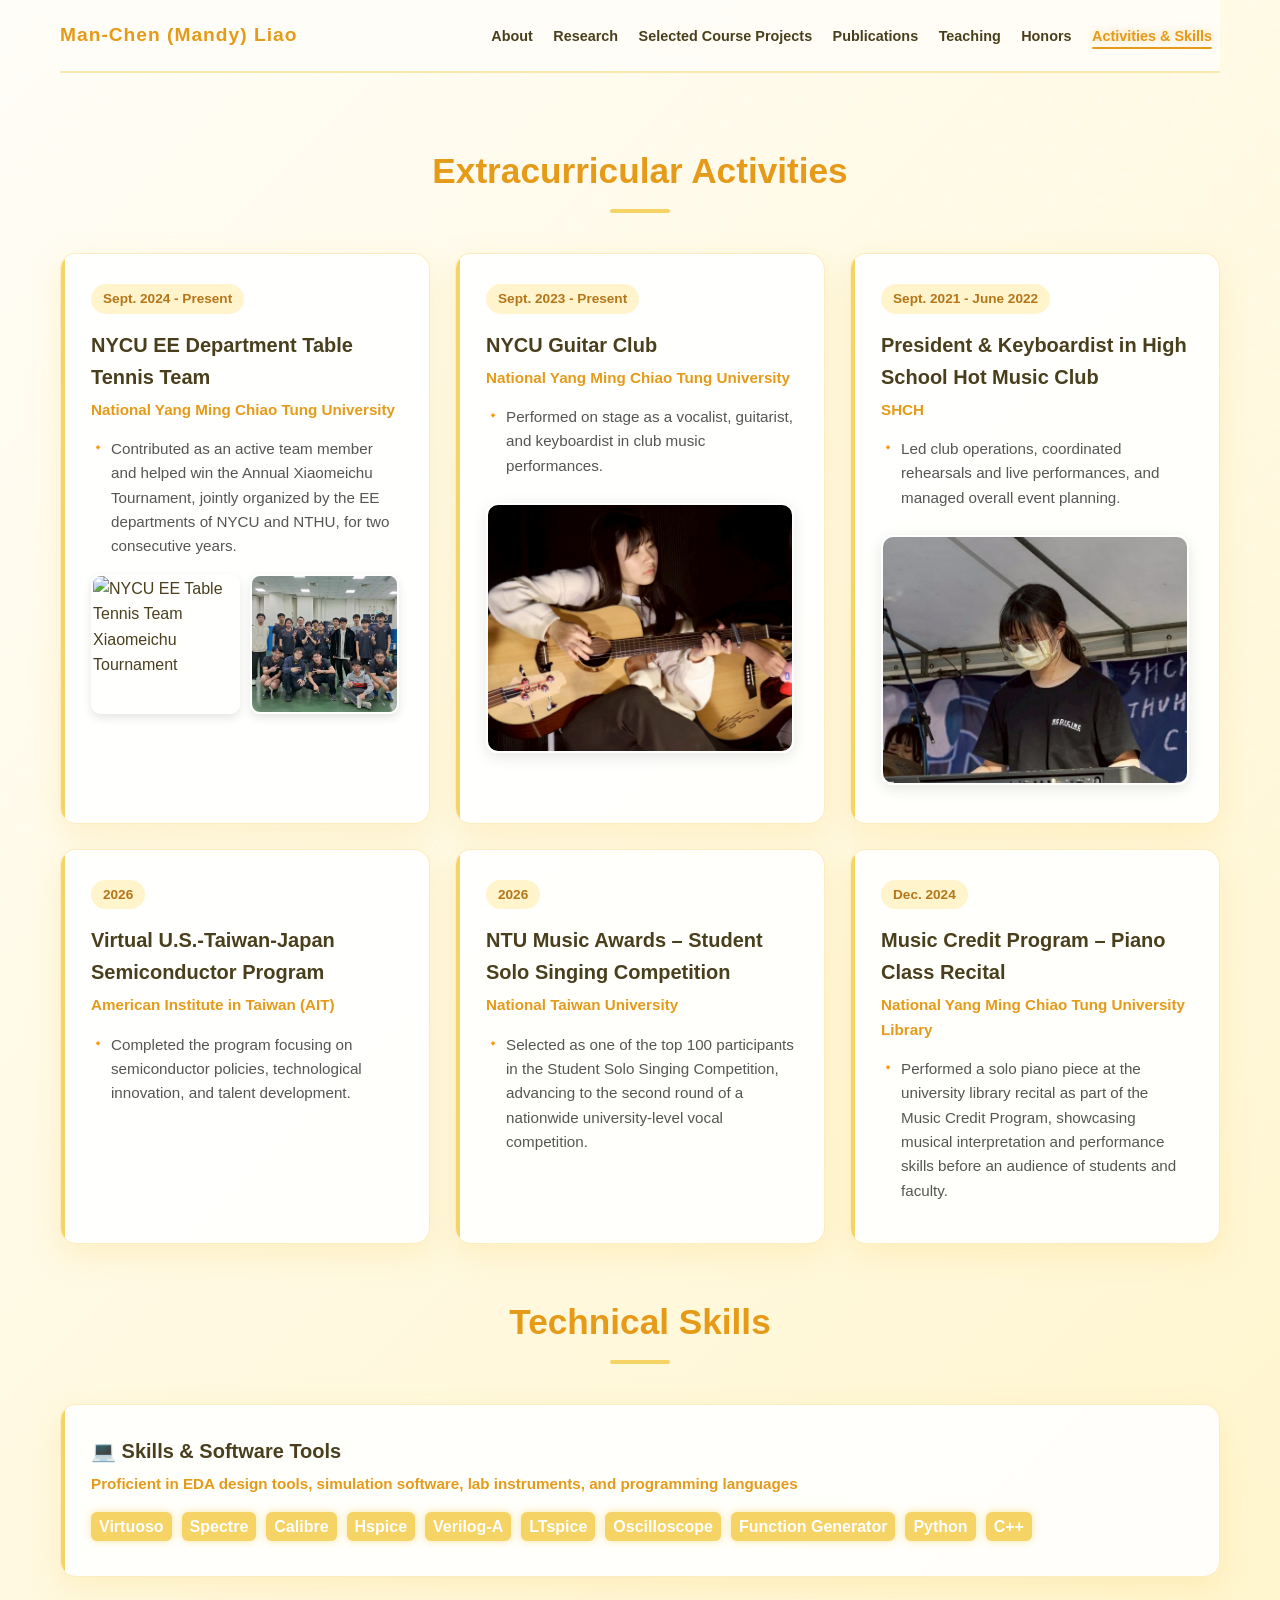
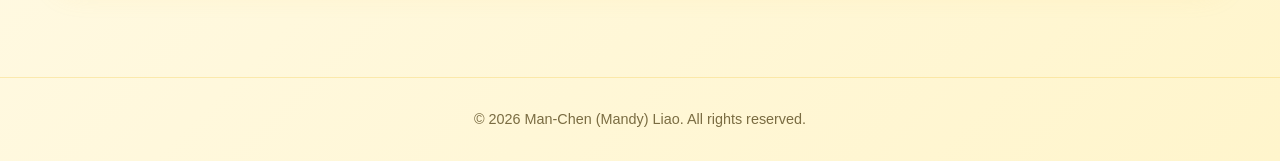
==== activities-skills.html @ a4291790 "add item" ====
<!DOCTYPE html>
<html lang="en">
<head>
    <meta charset="UTF-8">
    <meta name="viewport" content="width=device-width, initial-scale=1.0">
    <title>Activities & Skills - Man-Chen (Mandy) Liao</title>
    <link rel="stylesheet" href="style.css">
    <link rel="stylesheet" href="https://cdnjs.cloudflare.com/ajax/libs/font-awesome/6.5.2/css/all.min.css">
    <style>
        .activity-img-card {
            width: 100%;
            height: auto;
            max-height: 250px;
            object-fit: cover;
            border-radius: 12px;
            margin-top: 15px;
            box-shadow: 0 4px 15px rgba(0,0,0,0.1);
            border: 2px solid #fff;
            transition: transform 0.3s ease;
        }
        .activity-img-card:hover {
            transform: scale(1.02);
        }
        .activity-gallery-grid {
            display: grid;
            grid-template-columns: repeat(auto-fit, minmax(140px, 1fr));
            gap: 10px;
            margin-top: 15px;
        }
        .activity-gallery-grid img {
            width: 100%;
            height: 140px;
            object-fit: cover;
            border-radius: 10px;
            box-shadow: 0 4px 10px rgba(0,0,0,0.1);
            border: 2px solid #fff;
            transition: transform 0.3s ease;
        }
        .activity-gallery-grid img:hover {
            transform: scale(1.03);
        }
    </style>
</head>
<body>
    <div class="container">
        <header>
            <a href="index.html" style="font-weight: 700; color: var(--secondary-color); font-size: 1.2rem; letter-spacing: 1px; text-decoration: none;">Man-Chen (Mandy) Liao</a>
             <nav>
                <a href="index.html">About</a>
                <a href="research.html">Research</a>
                <a href="projects.html">Selected Course Projects</a>
                <a href="publications.html">Publications</a>
                <a href="teaching.html">Teaching</a>
                <a href="honors.html">Honors</a>
                <a href="activities-skills.html" class="active">Activities & Skills</a>
            </nav>
        </header>

        <section class="page-content">
            <h2 class="section-title">Extracurricular Activities</h2>
            <div class="grid-section">
                
                <!-- 乒乓球隊 -->
                <div class="experience-card">
                    <div class="date-badge">Sept. 2024 - Present</div>
                    <h3>NYCU EE Department Table Tennis Team</h3>
                    <p class="subtitle">National Yang Ming Chiao Tung University</p>
                    <ul class="custom-list">
                        <li>Contributed as an active team member and helped win the Annual Xiaomeichu Tournament, jointly organized by the EE departments of NYCU and NTHU, for two consecutive years.</li>
                    </ul>
                    <div class="activity-gallery-grid">
                        <img src="小梅竹.JPG" alt="NYCU EE Table Tennis Team Xiaomeichu Tournament">
                        <img src="小梅竹大二.JPEG" alt="NYCU EE Table Tennis Team">
                    </div>
                </div>

                <!-- 吉他社 -->
                <div class="experience-card">
                    <div class="date-badge">Sept. 2023 - Present</div>
                    <h3>NYCU Guitar Club</h3>
                    <p class="subtitle">National Yang Ming Chiao Tung University</p>
                    <ul class="custom-list">
                        <li>Performed on stage as a vocalist, guitarist, and keyboardist in club music performances.</li>
                    </ul>
                    <div style="text-align: center;">
                        <img src="吉他社.jpg" alt="NYCU Guitar Club Performance" class="activity-img-card">
                    </div>
                </div>

                <!-- 熱音社 (已移至前) -->
                <div class="experience-card">
                    <div class="date-badge">Sept. 2021 - June 2022</div>
                    <h3>President & Keyboardist in High School Hot Music Club</h3>
                    <p class="subtitle">SHCH</p>
                    <ul class="custom-list">
                        <li>Led club operations, coordinated rehearsals and live performances, and managed overall event planning.</li>
                    </ul>
                    <div style="text-align: center;">
                        <img src="hotmusic.jpg" alt="Hot Music Club Performance" class="activity-img-card">
                    </div>
                </div>

                <!-- 半導體工作坊 -->
                <div class="experience-card">
                    <div class="date-badge">2026</div>
                    <h3>Virtual U.S.-Taiwan-Japan Semiconductor Program</h3>
                    <p class="subtitle">American Institute in Taiwan (AIT)</p>
                    <ul class="custom-list">
                        <li>Completed the program focusing on semiconductor policies, technological innovation, and talent development.</li>
                    </ul>
                </div>

                <!-- 台大音樂獎獨唱比賽 (時間更新為 2026，放置於鋼琴發表會前) -->
                <div class="experience-card">
                    <div class="date-badge">2026</div>
                    <h3>NTU Music Awards – Student Solo Singing Competition</h3>
                    <p class="subtitle">National Taiwan University</p>
                    <ul class="custom-list">
                        <li>Selected as one of the top 100 participants in the Student Solo Singing Competition, advancing to the second round of a nationwide university-level vocal competition.</li>
                    </ul>
                </div>

                <!-- 鋼琴獨奏發表會 -->
                <div class="experience-card">
                    <div class="date-badge">Dec. 2024</div>
                    <h3>Music Credit Program – Piano Class Recital</h3>
                    <p class="subtitle">National Yang Ming Chiao Tung University Library</p>
                    <ul class="custom-list">
                        <li>Performed a solo piano piece at the university library recital as part of the Music Credit Program, showcasing musical interpretation and performance skills before an audience of students and faculty.</li>
                    </ul>
                </div>

            </div>

            <!-- 專業技能區塊 -->
            <h2 class="section-title" style="margin-top: 40px;">Technical Skills</h2>
            <div class="grid-section">
                <div class="experience-card" style="grid-column: 1 / -1;">
                    <h3>💻 Skills & Software Tools</h3>
                    <p class="subtitle">Proficient in EDA design tools, simulation software, lab instruments, and programming languages</p>
                    <div style="display: flex; flex-wrap: wrap; gap: 10px; margin-top: 15px;">
                        <span class="highlight">Virtuoso</span>
                        <span class="highlight">Spectre</span>
                        <span class="highlight">Calibre</span>
                        <span class="highlight">Hspice</span>
                        <span class="highlight">Verilog-A</span>
                        <span class="highlight">LTspice</span>
                        <span class="highlight">Oscilloscope</span>
                        <span class="highlight">Function Generator</span>
                        <span class="highlight">Python</span>
                        <span class="highlight">C++</span>
                    </div>
                </div>
            </div>
        </section>
    </div>

    <footer>
        <p>&copy; 2026 Man-Chen (Mandy) Liao. All rights reserved.</p>
    </footer>
</body>
</html>
---- style.css ----
/* 柔和黃色夢幻主題 CSS - 專業多頁面版 */
:root {
    --bg-color: #fffdf7;
    --bg-gradient: linear-gradient(135deg, #fffdf7 0%, #fff5cc 100%);
    --primary-color: #f6d365;
    --secondary-color: #e59a18;
    --text-dark: #4a3f1d;
    --text-light: #7a6c42;
    --card-bg: rgba(255, 255, 255, 0.9);
    --shadow-soft: 0 10px 30px rgba(246, 211, 101, 0.25);
    --glow-color: rgba(229, 154, 24, 0.4);
}

* {
    margin: 0;
    padding: 0;
    box-sizing: border-box;
    font-family: 'Segoe UI', Tahoma, Geneva, Verdana, sans-serif;
}

body {
    background: var(--bg-gradient);
    color: var(--text-dark);
    line-height: 1.6;
    overflow-x: hidden;
    position: relative;
    min-height: 100vh;
    display: flex;
    flex-direction: column;
}

body::before {
    content: '';
    position: fixed;
    top: 0; left: 0; width: 100%; height: 100%;
    background-image: radial-gradient(circle, #fff 10%, transparent 10%), radial-gradient(circle, #fff 10%, transparent 10%);
    background-size: 50px 50px;
    background-position: 0 0, 25px 25px;
    opacity: 0.15;
    z-index: -1;
    animation: floatBackground 20s linear infinite;
}

@keyframes floatBackground {
    0% { background-position: 0 0, 25px 25px; }
    100% { background-position: 50px 50px, 75px 75px; }
}

.container {
    max-width: 1200px;
    margin: 0 auto;
    padding: 0 20px;
    flex: 1;
}

header {
    display: flex;
    justify-content: space-between;
    align-items: center;
    padding: 20px 0;
    position: sticky;
    top: 0;
    background: rgba(255, 253, 247, 0.95);
    backdrop-filter: blur(10px);
    z-index: 1000;
    border-bottom: 2px solid rgba(246, 211, 101, 0.5);
}

nav a {
    text-decoration: none;
    color: var(--text-dark);
    font-weight: 600;
    margin: 0 8px;
    font-size: 0.9rem;
    transition: 0.3s;
    position: relative;
}

nav a:hover, nav a.active {
    color: var(--secondary-color);
    text-shadow: 0 0 8px var(--glow-color);
}

nav a.active::after {
    content: '';
    position: absolute;
    bottom: -5px;
    left: 0;
    width: 100%;
    height: 2px;
    background: var(--secondary-color);
    border-radius: 2px;
}

.page-content {
    padding: 50px 0;
    animation: fadeIn 0.8s ease-out forwards;
}

@keyframes fadeIn {
    from { opacity: 0; transform: translateY(20px); }
    to { opacity: 1; transform: translateY(0); }
}

.section-title {
    text-align: center;
    font-size: 2.2rem;
    margin: 20px 0 40px;
    color: var(--secondary-color);
    font-weight: 700;
}

.section-title::after {
    content: '';
    display: block;
    width: 60px;
    height: 4px;
    background: var(--primary-color);
    margin: 10px auto 0;
    border-radius: 2px;
}

.grid-section {
    display: grid;
    grid-template-columns: repeat(auto-fit, minmax(320px, 1fr));
    gap: 25px;
    margin-bottom: 50px;
}

.experience-card {
    background: var(--card-bg);
    padding: 30px;
    border-radius: 16px;
    box-shadow: var(--shadow-soft);
    border: 1px solid rgba(246, 211, 101, 0.4);
    transition: 0.3s;
    position: relative;
    overflow: hidden;
    height: 100%;
}

.experience-card::before {
    content: '';
    position: absolute;
    top: 0; left: 0;
    width: 4px; height: 100%;
    background: var(--primary-color);
    transition: 0.3s;
}

.experience-card:hover {
    transform: translateY(-5px);
    box-shadow: 0 15px 30px rgba(229, 154, 24, 0.15);
}

.experience-card:hover::before { width: 8px; }

.experience-card h3 {
    color: var(--text-dark);
    margin-bottom: 5px;
    font-size: 1.25rem;
}

.experience-card p.subtitle {
    color: var(--secondary-color);
    font-weight: 600;
    margin-bottom: 15px;
    font-size: 0.95rem;
}

.experience-card .date-badge {
    display: inline-block;
    background: #fff4cc;
    color: #b57519;
    padding: 4px 12px;
    border-radius: 20px;
    font-size: 0.85rem;
    margin-bottom: 15px;
    font-weight: bold;
}

ul.custom-list {
    list-style: none;
    padding-left: 0;
}

ul.custom-list li {
    position: relative;
    padding-left: 20px;
    margin-bottom: 10px;
    font-size: 0.95rem;
    color: #555;
}

ul.custom-list li::before {
    content: '🔸';
    position: absolute;
    left: 0;
    top: 2px;
    font-size: 0.7rem;
    color: var(--primary-color);
}

.highlight {
    background-color: var(--primary-color);
    color: #fff;
    padding: 2px 8px;
    border-radius: 6px;
    font-weight: 600;
    box-shadow: 0 0 8px rgba(246, 211, 101, 0.6);
    display: inline-block;
    margin-bottom: 5px;
}

.hero-section {
    display: flex;
    align-items: center;
    justify-content: space-between;
    min-height: 75vh;
}

.hero-text { flex: 1; padding-right: 50px; }
.hero-greeting { font-size: 1.5rem; color: var(--secondary-color); margin-bottom: 10px; display: flex; align-items: center; gap: 10px; }
.hero-name { font-size: 3.8rem; font-weight: 900; background: -webkit-linear-gradient(45deg, #e59a18, #f6d365); -webkit-background-clip: text; -webkit-text-fill-color: transparent; margin-bottom: 10px; }
.hero-roles { font-size: 1.5rem; color: var(--text-light); margin-bottom: 20px; font-weight: 500; height: 35px;}
.hero-description { font-size: 1.1rem; margin-bottom: 30px; }

.cta-primary {
    padding: 12px 25px; border: none; border-radius: 25px; font-size: 1.1rem; cursor: pointer; transition: 0.3s; font-weight: bold;
    background: linear-gradient(45deg, #f6d365, #f3a144); color: white; box-shadow: var(--shadow-soft); text-decoration: none; display: inline-flex; align-items: center; gap: 8px;
}
.cta-primary:hover { transform: translateY(-3px) scale(1.02); box-shadow: 0 10px 20px var(--glow-color); color: white;}

.hero-visual { position: relative; width: 350px; height: 350px; perspective: 1000px; }
.profile-flip-card-inner { position: relative; width: 100%; height: 100%; text-align: center; transition: transform 0.8s cubic-bezier(0.4, 0.2, 0.2, 1); transform-style: preserve-3d; border-radius: 50%; box-shadow: 0 0 30px rgba(246, 211, 101, 0.4); animation: floating 4s ease-in-out infinite; }
.hero-visual:hover .profile-flip-card-inner { transform: rotateY(180deg); }
.profile-flip-card-front, .profile-flip-card-back { position: absolute; width: 100%; height: 100%; backface-visibility: hidden; border-radius: 50%; overflow: hidden; border: 5px solid #fff; }
.profile-flip-card-back { transform: rotateY(180deg); background: linear-gradient(135deg, #f6d365, #e59a18); display: flex; align-items: center; justify-content: center; color: white; font-size: 1.5rem; font-weight: bold; padding: 20px; }
.profile-pic-hero { width: 100%; height: 100%; object-fit: cover; background-color: #f0e6d2; }

@keyframes floating { 0% { transform: translateY(0px); } 50% { transform: translateY(-15px); } 100% { transform: translateY(0px); } }

.floating-elements { position: absolute; width: 100%; height: 100%; top: 0; left: 0; pointer-events: none; }
.floating-icon { position: absolute; font-size: 1.8rem; animation: float-icon var(--duration) ease-in-out infinite; animation-delay: var(--delay); filter: drop-shadow(0 0 5px rgba(246, 211, 101, 0.8)); color: #d48a24; }
.floating-icon:nth-child(1) { top: -10px; left: 20px; } .floating-icon:nth-child(2) { top: 50px; right: -20px; } .floating-icon:nth-child(3) { bottom: -10px; left: 50px; } .floating-icon:nth-child(4) { bottom: 50px; right: -10px; } .floating-icon:nth-child(5) { top: 150px; left: -40px; }

@keyframes float-icon { 0% { transform: translateY(0) rotate(0deg); opacity: 0.8;} 50% { transform: translateY(-15px) rotate(5deg); opacity: 1;} 100% { transform: translateY(0) rotate(0deg); opacity: 0.8;} }

footer { text-align: center; padding: 30px 20px; color: var(--text-light); border-top: 1px solid rgba(246, 211, 101, 0.4); margin-top: auto; font-size: 0.9rem; width: 100%; }
.social-icons { display: flex; justify-content: center; gap: 20px; margin: 30px 0; }
.social-icon { width: 55px; height: 55px; background: white; border-radius: 50%; display: flex; align-items: center; justify-content: center; font-size: 1.4rem; color: var(--secondary-color); text-decoration: none; box-shadow: var(--shadow-soft); transition: 0.3s; border: 1px solid rgba(246, 211, 101, 0.3); font-weight: bold; }
.social-icon:hover { background: var(--secondary-color); color: white; transform: translateY(-5px); }
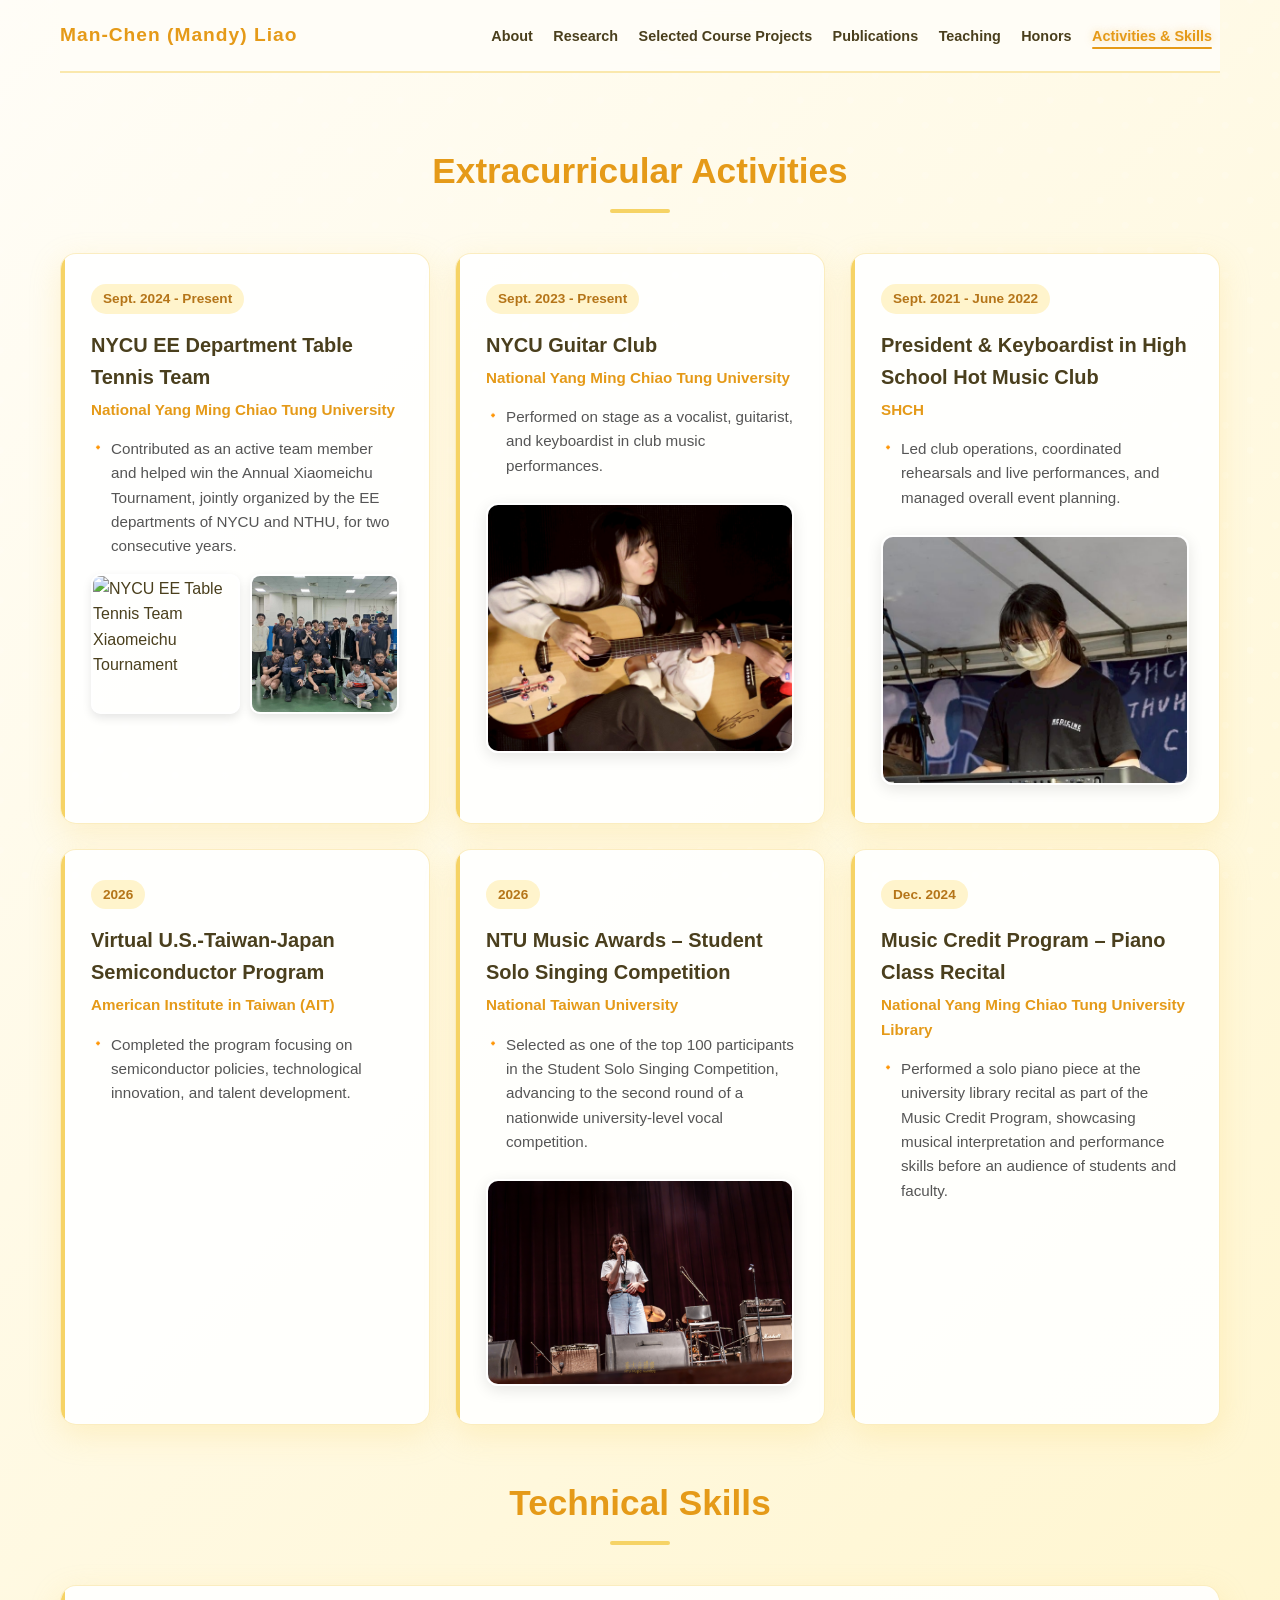
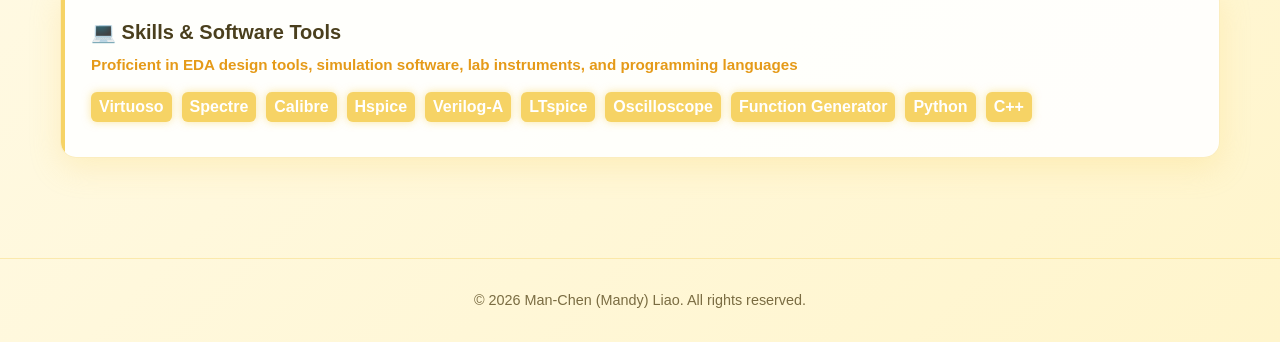
==== commit e25ad28b: "renew" ====
--- a/activities-skills.html
+++ b/activities-skills.html
@@ -45,7 +45,7 @@
     <div class="container">
         <header>
             <a href="index.html" style="font-weight: 700; color: var(--secondary-color); font-size: 1.2rem; letter-spacing: 1px; text-decoration: none;">Man-Chen (Mandy) Liao</a>
-             <nav>
+            <nav>
                 <a href="index.html">About</a>
                 <a href="research.html">Research</a>
                 <a href="projects.html">Selected Course Projects</a>
@@ -87,7 +87,7 @@
                     </div>
                 </div>
 
-                <!-- 熱音社 (已移至前) -->
+                <!-- 熱音社 -->
                 <div class="experience-card">
                     <div class="date-badge">Sept. 2021 - June 2022</div>
                     <h3>President & Keyboardist in High School Hot Music Club</h3>
@@ -110,7 +110,7 @@
                     </ul>
                 </div>
 
-                <!-- 台大音樂獎獨唱比賽 (時間更新為 2026，放置於鋼琴發表會前) -->
+                <!-- 台大音樂獎獨唱比賽 (已加入照片) -->
                 <div class="experience-card">
                     <div class="date-badge">2026</div>
                     <h3>NTU Music Awards – Student Solo Singing Competition</h3>
@@ -118,6 +118,9 @@
                     <ul class="custom-list">
                         <li>Selected as one of the top 100 participants in the Student Solo Singing Competition, advancing to the second round of a nationwide university-level vocal competition.</li>
                     </ul>
+                    <div style="text-align: center;">
+                        <img src="臺大音韻獎_複賽-20.jpeg" alt="NTU Music Awards Performance" class="activity-img-card">
+                    </div>
                 </div>
 
                 <!-- 鋼琴獨奏發表會 -->
--- a/style.css
+++ b/style.css
@@ -249,4 +249,118 @@
 footer { text-align: center; padding: 30px 20px; color: var(--text-light); border-top: 1px solid rgba(246, 211, 101, 0.4); margin-top: auto; font-size: 0.9rem; width: 100%; }
 .social-icons { display: flex; justify-content: center; gap: 20px; margin: 30px 0; }
 .social-icon { width: 55px; height: 55px; background: white; border-radius: 50%; display: flex; align-items: center; justify-content: center; font-size: 1.4rem; color: var(--secondary-color); text-decoration: none; box-shadow: var(--shadow-soft); transition: 0.3s; border: 1px solid rgba(246, 211, 101, 0.3); font-weight: bold; }
-.social-icon:hover { background: var(--secondary-color); color: white; transform: translateY(-5px); }+.social-icon:hover { background: var(--secondary-color); color: white; transform: translateY(-5px); }
+
+/* ===================================================
+   📱 Responsive Web Design (RWD) 響應式手機/平板適應樣式
+   =================================================== */
+
+/* 平板與小型電腦螢幕 (寬度 <= 992px) */
+@media (max-width: 992px) {
+    .hero-section {
+        flex-direction: column-reverse;
+        justify-content: center;
+        text-align: center;
+        padding-top: 30px;
+        min-height: auto;
+    }
+
+    .hero-text {
+        padding-right: 0;
+        margin-top: 35px;
+    }
+
+    .hero-greeting {
+        justify-content: center;
+    }
+
+    .hero-name {
+        font-size: 3rem;
+    }
+
+    .hero-visual {
+        width: 280px;
+        height: 280px;
+    }
+}
+
+/* 手機與小型裝置 (寬度 <= 768px) */
+@media (max-width: 768px) {
+    .container {
+        padding: 0 15px;
+    }
+
+    /* 頂部導覽列變為垂直置中排版 */
+    header {
+        flex-direction: column;
+        gap: 12px;
+        padding: 15px 0;
+    }
+
+    nav {
+        display: flex;
+        flex-wrap: wrap;
+        justify-content: center;
+        gap: 8px 12px;
+    }
+
+    nav a {
+        margin: 0;
+        font-size: 0.85rem;
+    }
+
+    /* 頁面內容間距調小 */
+    .page-content {
+        padding: 30px 0;
+    }
+
+    .section-title {
+        font-size: 1.8rem;
+        margin: 10px 0 25px;
+    }
+
+    /* 卡片區塊切換為單欄，避免被擠壓 */
+    .grid-section {
+        grid-template-columns: 1fr;
+        gap: 20px;
+    }
+
+    .experience-card {
+        padding: 20px;
+    }
+
+    /* 圖片寬度自動適應螢幕 */
+    .activity-img-card,
+    .project-img-card {
+        width: 100% !important;
+        max-width: 100% !important;
+        height: auto !important;
+    }
+
+    /* 畫廊圖片自動縮放 */
+    .activity-gallery-grid {
+        grid-template-columns: repeat(auto-fit, minmax(110px, 1fr)) !important;
+    }
+}
+
+/* 超窄螢幕手機 (寬度 <= 480px) */
+@media (max-width: 480px) {
+    .hero-name {
+        font-size: 2.2rem;
+    }
+
+    .hero-roles {
+        font-size: 1.2rem;
+    }
+
+    .hero-visual {
+        width: 220px;
+        height: 220px;
+    }
+
+    .social-icon {
+        width: 45px;
+        height: 45px;
+        font-size: 1.2rem;
+    }
+}
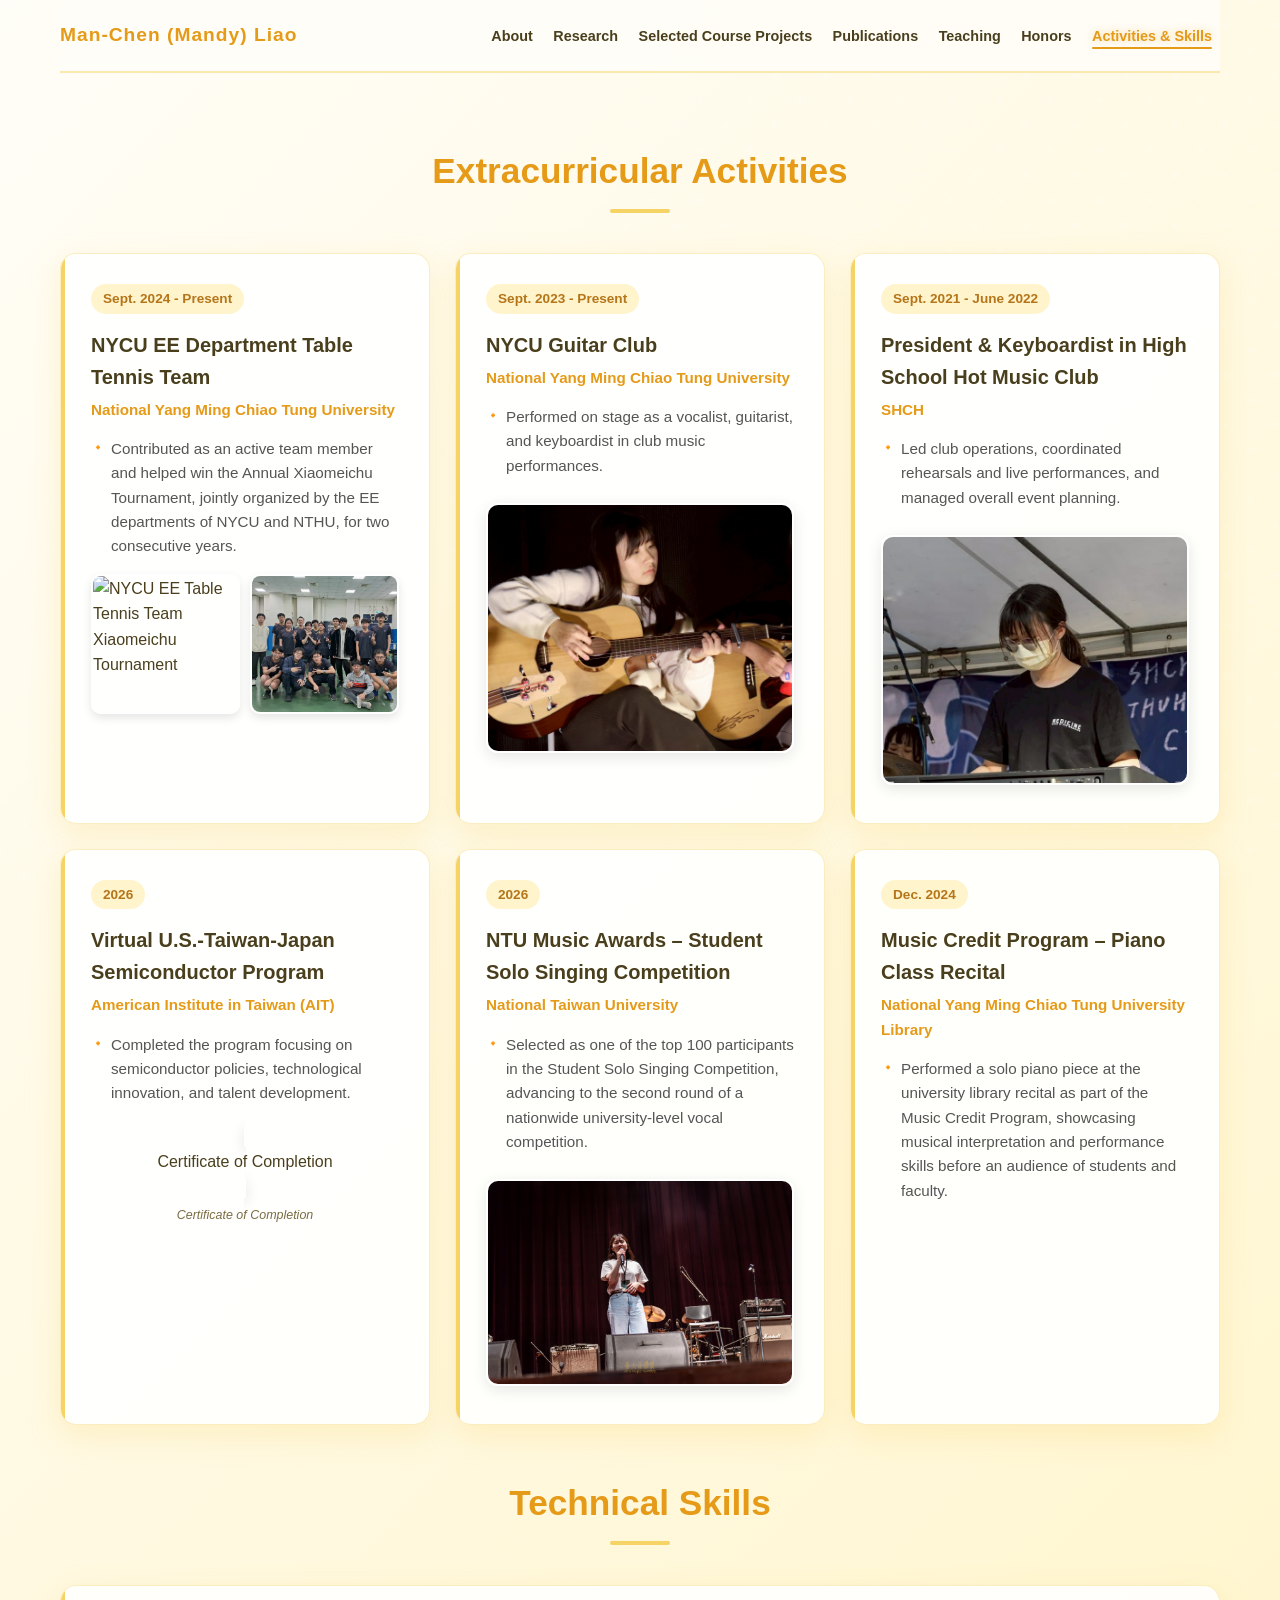
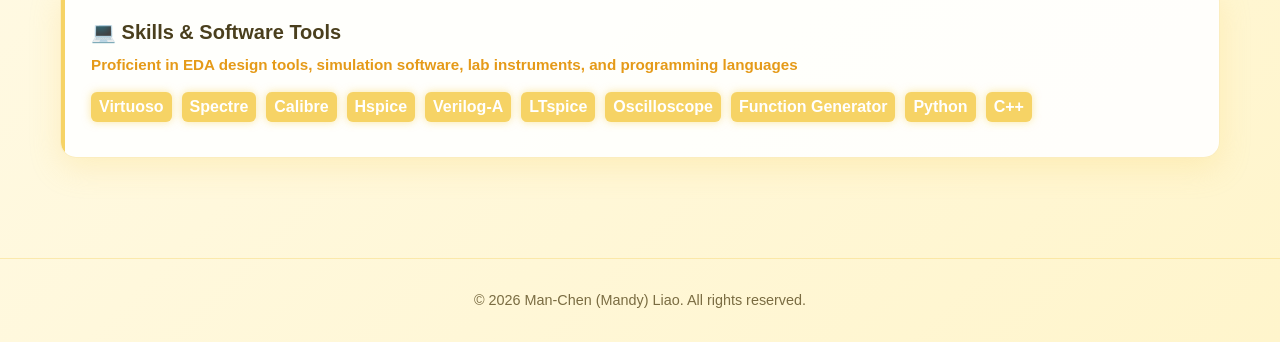
==== commit 0cb14da1: "new" ====
--- a/activities-skills.html
+++ b/activities-skills.html
@@ -3,10 +3,14 @@
 <head>
     <meta charset="UTF-8">
     <meta name="viewport" content="width=device-width, initial-scale=1.0">
+
     <title>Activities & Skills - Man-Chen (Mandy) Liao</title>
+
     <link rel="stylesheet" href="style.css">
     <link rel="stylesheet" href="https://cdnjs.cloudflare.com/ajax/libs/font-awesome/6.5.2/css/all.min.css">
+
     <style>
+
         .activity-img-card {
             width: 100%;
             height: auto;
@@ -18,15 +22,18 @@
             border: 2px solid #fff;
             transition: transform 0.3s ease;
         }
+
         .activity-img-card:hover {
             transform: scale(1.02);
         }
+
         .activity-gallery-grid {
             display: grid;
             grid-template-columns: repeat(auto-fit, minmax(140px, 1fr));
             gap: 10px;
             margin-top: 15px;
         }
+
         .activity-gallery-grid img {
             width: 100%;
             height: 140px;
@@ -36,15 +43,63 @@
             border: 2px solid #fff;
             transition: transform 0.3s ease;
         }
+
         .activity-gallery-grid img:hover {
             transform: scale(1.03);
         }
+
+        /* AIT Certificate */
+        .certificate-container {
+            text-align: center;
+            margin-top: 18px;
+        }
+
+        .certificate-pdf {
+            width: 100%;
+            max-width: 450px;
+            height: 340px;
+            border: 2px solid #fff;
+            border-radius: 12px;
+            box-shadow: 0 4px 15px rgba(0,0,0,0.1);
+        }
+
+        .certificate-caption {
+            font-size: 0.78rem;
+            color: var(--text-light);
+            margin-top: 6px;
+            font-style: italic;
+        }
+
+        @media (max-width: 600px) {
+
+            .certificate-pdf {
+                height: 280px;
+            }
+
+        }
+
     </style>
+
 </head>
+
+
 <body>
+
     <div class="container">
+
         <header>
-            <a href="index.html" style="font-weight: 700; color: var(--secondary-color); font-size: 1.2rem; letter-spacing: 1px; text-decoration: none;">Man-Chen (Mandy) Liao</a>
+
+            <a href="index.html"
+               style="
+                   font-weight: 700;
+                   color: var(--secondary-color);
+                   font-size: 1.2rem;
+                   letter-spacing: 1px;
+                   text-decoration: none;
+               ">
+                Man-Chen (Mandy) Liao
+            </a>
+
             <nav>
                 <a href="index.html">About</a>
                 <a href="research.html">Research</a>
@@ -54,94 +109,285 @@
                 <a href="honors.html">Honors</a>
                 <a href="activities-skills.html" class="active">Activities & Skills</a>
             </nav>
+
         </header>
 
+
         <section class="page-content">
-            <h2 class="section-title">Extracurricular Activities</h2>
+
+            <h2 class="section-title">
+                Extracurricular Activities
+            </h2>
+
             <div class="grid-section">
-                
-                <!-- 乒乓球隊 -->
-                <div class="experience-card">
-                    <div class="date-badge">Sept. 2024 - Present</div>
-                    <h3>NYCU EE Department Table Tennis Team</h3>
-                    <p class="subtitle">National Yang Ming Chiao Tung University</p>
-                    <ul class="custom-list">
-                        <li>Contributed as an active team member and helped win the Annual Xiaomeichu Tournament, jointly organized by the EE departments of NYCU and NTHU, for two consecutive years.</li>
-                    </ul>
+
+
+                <!-- Table Tennis Team -->
+
+                <div class="experience-card">
+
+                    <div class="date-badge">
+                        Sept. 2024 - Present
+                    </div>
+
+                    <h3>
+                        NYCU EE Department Table Tennis Team
+                    </h3>
+
+                    <p class="subtitle">
+                        National Yang Ming Chiao Tung University
+                    </p>
+
+                    <ul class="custom-list">
+
+                        <li>
+                            Contributed as an active team member and helped win the Annual Xiaomeichu Tournament,
+                            jointly organized by the EE departments of NYCU and NTHU, for two consecutive years.
+                        </li>
+
+                    </ul>
+
                     <div class="activity-gallery-grid">
-                        <img src="小梅竹.JPG" alt="NYCU EE Table Tennis Team Xiaomeichu Tournament">
-                        <img src="小梅竹大二.JPEG" alt="NYCU EE Table Tennis Team">
-                    </div>
-                </div>
-
-                <!-- 吉他社 -->
-                <div class="experience-card">
-                    <div class="date-badge">Sept. 2023 - Present</div>
-                    <h3>NYCU Guitar Club</h3>
-                    <p class="subtitle">National Yang Ming Chiao Tung University</p>
-                    <ul class="custom-list">
-                        <li>Performed on stage as a vocalist, guitarist, and keyboardist in club music performances.</li>
-                    </ul>
+
+                        <img
+                            src="小梅竹.JPG"
+                            alt="NYCU EE Table Tennis Team Xiaomeichu Tournament"
+                        >
+
+                        <img
+                            src="小梅竹大二.JPEG"
+                            alt="NYCU EE Table Tennis Team"
+                        >
+
+                    </div>
+
+                </div>
+
+
+                <!-- Guitar Club -->
+
+                <div class="experience-card">
+
+                    <div class="date-badge">
+                        Sept. 2023 - Present
+                    </div>
+
+                    <h3>
+                        NYCU Guitar Club
+                    </h3>
+
+                    <p class="subtitle">
+                        National Yang Ming Chiao Tung University
+                    </p>
+
+                    <ul class="custom-list">
+
+                        <li>
+                            Performed on stage as a vocalist, guitarist, and keyboardist in club music performances.
+                        </li>
+
+                    </ul>
+
                     <div style="text-align: center;">
-                        <img src="吉他社.jpg" alt="NYCU Guitar Club Performance" class="activity-img-card">
-                    </div>
-                </div>
-
-                <!-- 熱音社 -->
-                <div class="experience-card">
-                    <div class="date-badge">Sept. 2021 - June 2022</div>
-                    <h3>President & Keyboardist in High School Hot Music Club</h3>
-                    <p class="subtitle">SHCH</p>
-                    <ul class="custom-list">
-                        <li>Led club operations, coordinated rehearsals and live performances, and managed overall event planning.</li>
-                    </ul>
+
+                        <img
+                            src="吉他社.jpg"
+                            alt="NYCU Guitar Club Performance"
+                            class="activity-img-card"
+                        >
+
+                    </div>
+
+                </div>
+
+
+                <!-- Hot Music Club -->
+
+                <div class="experience-card">
+
+                    <div class="date-badge">
+                        Sept. 2021 - June 2022
+                    </div>
+
+                    <h3>
+                        President & Keyboardist in High School Hot Music Club
+                    </h3>
+
+                    <p class="subtitle">
+                        SHCH
+                    </p>
+
+                    <ul class="custom-list">
+
+                        <li>
+                            Led club operations, coordinated rehearsals and live performances,
+                            and managed overall event planning.
+                        </li>
+
+                    </ul>
+
                     <div style="text-align: center;">
-                        <img src="hotmusic.jpg" alt="Hot Music Club Performance" class="activity-img-card">
-                    </div>
-                </div>
-
-                <!-- 半導體工作坊 -->
-                <div class="experience-card">
-                    <div class="date-badge">2026</div>
-                    <h3>Virtual U.S.-Taiwan-Japan Semiconductor Program</h3>
-                    <p class="subtitle">American Institute in Taiwan (AIT)</p>
-                    <ul class="custom-list">
-                        <li>Completed the program focusing on semiconductor policies, technological innovation, and talent development.</li>
-                    </ul>
-                </div>
-
-                <!-- 台大音樂獎獨唱比賽 (已加入照片) -->
-                <div class="experience-card">
-                    <div class="date-badge">2026</div>
-                    <h3>NTU Music Awards – Student Solo Singing Competition</h3>
-                    <p class="subtitle">National Taiwan University</p>
-                    <ul class="custom-list">
-                        <li>Selected as one of the top 100 participants in the Student Solo Singing Competition, advancing to the second round of a nationwide university-level vocal competition.</li>
-                    </ul>
+
+                        <img
+                            src="hotmusic.jpg"
+                            alt="Hot Music Club Performance"
+                            class="activity-img-card"
+                        >
+
+                    </div>
+
+                </div>
+
+
+                <!-- AIT Semiconductor Program -->
+
+                <div class="experience-card">
+
+                    <div class="date-badge">
+                        2026
+                    </div>
+
+                    <h3>
+                        Virtual U.S.-Taiwan-Japan Semiconductor Program
+                    </h3>
+
+                    <p class="subtitle">
+                        American Institute in Taiwan (AIT)
+                    </p>
+
+                    <ul class="custom-list">
+
+                        <li>
+                            Completed the program focusing on semiconductor policies,
+                            technological innovation, and talent development.
+                        </li>
+
+                    </ul>
+
+
+                    <!-- Certificate -->
+
+                    <div class="certificate-container">
+
+                        <object
+                            class="certificate-pdf"
+                            data="【Certificate of Completion】AIT 2026 Virtual U.S.-Taiwan-Japan Semiconductor Collaboration Program.pdf"
+                            type="application/pdf">
+
+                            <p>
+                                Certificate of Completion
+                            </p>
+
+                        </object>
+
+                        <div class="certificate-caption">
+                            Certificate of Completion
+                        </div>
+
+                    </div>
+
+                </div>
+
+
+                <!-- NTU Music Awards -->
+
+                <div class="experience-card">
+
+                    <div class="date-badge">
+                        2026
+                    </div>
+
+                    <h3>
+                        NTU Music Awards – Student Solo Singing Competition
+                    </h3>
+
+                    <p class="subtitle">
+                        National Taiwan University
+                    </p>
+
+                    <ul class="custom-list">
+
+                        <li>
+                            Selected as one of the top 100 participants in the Student Solo Singing Competition,
+                            advancing to the second round of a nationwide university-level vocal competition.
+                        </li>
+
+                    </ul>
+
                     <div style="text-align: center;">
-                        <img src="臺大音韻獎_複賽-20.jpeg" alt="NTU Music Awards Performance" class="activity-img-card">
-                    </div>
-                </div>
-
-                <!-- 鋼琴獨奏發表會 -->
-                <div class="experience-card">
-                    <div class="date-badge">Dec. 2024</div>
-                    <h3>Music Credit Program – Piano Class Recital</h3>
-                    <p class="subtitle">National Yang Ming Chiao Tung University Library</p>
-                    <ul class="custom-list">
-                        <li>Performed a solo piano piece at the university library recital as part of the Music Credit Program, showcasing musical interpretation and performance skills before an audience of students and faculty.</li>
-                    </ul>
-                </div>
+
+                        <img
+                            src="臺大音韻獎_複賽-20.jpeg"
+                            alt="NTU Music Awards Performance"
+                            class="activity-img-card"
+                        >
+
+                    </div>
+
+                </div>
+
+
+                <!-- Piano Recital -->
+
+                <div class="experience-card">
+
+                    <div class="date-badge">
+                        Dec. 2024
+                    </div>
+
+                    <h3>
+                        Music Credit Program – Piano Class Recital
+                    </h3>
+
+                    <p class="subtitle">
+                        National Yang Ming Chiao Tung University Library
+                    </p>
+
+                    <ul class="custom-list">
+
+                        <li>
+                            Performed a solo piano piece at the university library recital as part of
+                            the Music Credit Program, showcasing musical interpretation and performance
+                            skills before an audience of students and faculty.
+                        </li>
+
+                    </ul>
+
+                </div>
+
 
             </div>
 
-            <!-- 專業技能區塊 -->
-            <h2 class="section-title" style="margin-top: 40px;">Technical Skills</h2>
+
+            <!-- Technical Skills -->
+
+            <h2 class="section-title" style="margin-top: 40px;">
+                Technical Skills
+            </h2>
+
+
             <div class="grid-section">
+
                 <div class="experience-card" style="grid-column: 1 / -1;">
-                    <h3>💻 Skills & Software Tools</h3>
-                    <p class="subtitle">Proficient in EDA design tools, simulation software, lab instruments, and programming languages</p>
-                    <div style="display: flex; flex-wrap: wrap; gap: 10px; margin-top: 15px;">
+
+                    <h3>
+                        💻 Skills & Software Tools
+                    </h3>
+
+                    <p class="subtitle">
+                        Proficient in EDA design tools, simulation software, lab instruments,
+                        and programming languages
+                    </p>
+
+                    <div
+                        style="
+                            display: flex;
+                            flex-wrap: wrap;
+                            gap: 10px;
+                            margin-top: 15px;
+                        "
+                    >
+
                         <span class="highlight">Virtuoso</span>
                         <span class="highlight">Spectre</span>
                         <span class="highlight">Calibre</span>
@@ -152,14 +398,26 @@
                         <span class="highlight">Function Generator</span>
                         <span class="highlight">Python</span>
                         <span class="highlight">C++</span>
-                    </div>
-                </div>
+
+                    </div>
+
+                </div>
+
             </div>
+
         </section>
+
     </div>
 
+
     <footer>
-        <p>&copy; 2026 Man-Chen (Mandy) Liao. All rights reserved.</p>
+
+        <p>
+            &copy; 2026 Man-Chen (Mandy) Liao. All rights reserved.
+        </p>
+
     </footer>
+
+
 </body>
 </html>
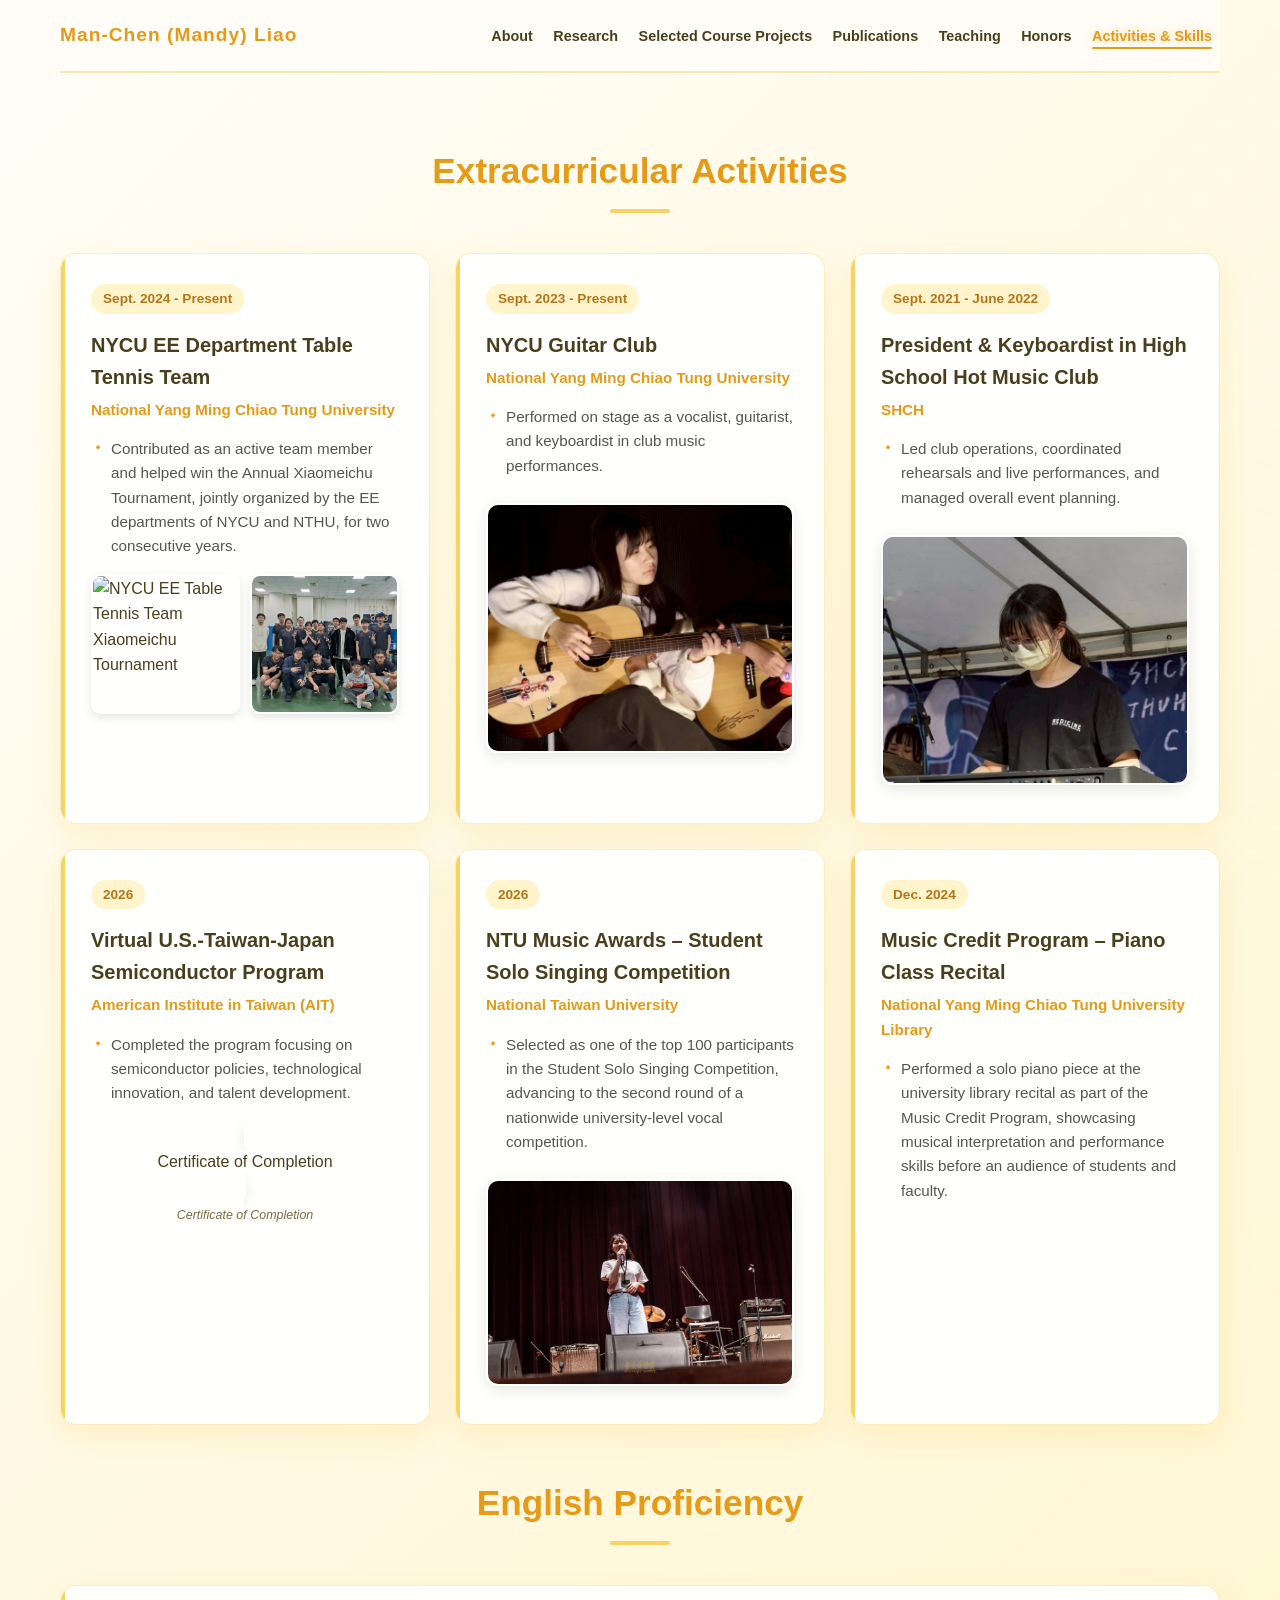
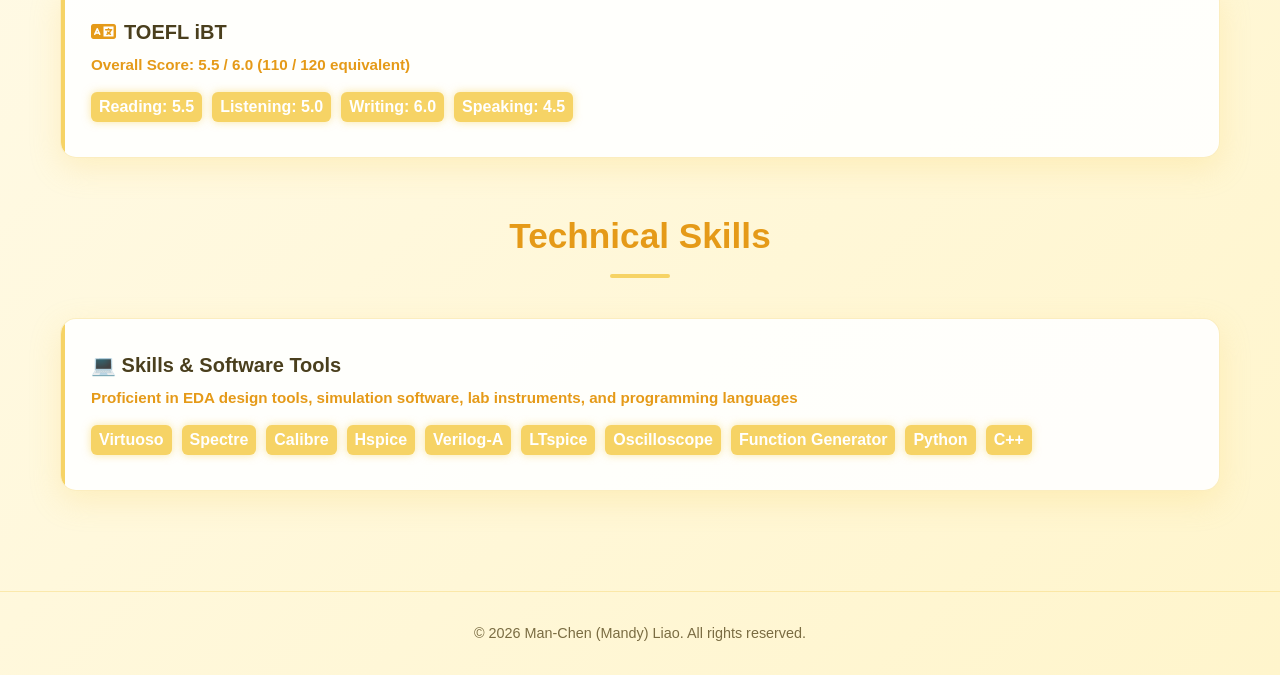
==== commit 5f20c552: "new" ====
--- a/activities-skills.html
+++ b/activities-skills.html
@@ -1,79 +1,145 @@
 <!DOCTYPE html>
+
 <html lang="en">
+
 <head>
+
     <meta charset="UTF-8">
+
     <meta name="viewport" content="width=device-width, initial-scale=1.0">
 
     <title>Activities & Skills - Man-Chen (Mandy) Liao</title>
 
     <link rel="stylesheet" href="style.css">
+
     <link rel="stylesheet" href="https://cdnjs.cloudflare.com/ajax/libs/font-awesome/6.5.2/css/all.min.css">
 
     <style>
 
         .activity-img-card {
+
             width: 100%;
+
             height: auto;
+
             max-height: 250px;
+
             object-fit: cover;
+
             border-radius: 12px;
+
             margin-top: 15px;
+
             box-shadow: 0 4px 15px rgba(0,0,0,0.1);
+
             border: 2px solid #fff;
+
             transition: transform 0.3s ease;
-        }
+
+        }
+
+
 
         .activity-img-card:hover {
+
             transform: scale(1.02);
-        }
+
+        }
+
+
 
         .activity-gallery-grid {
+
             display: grid;
+
             grid-template-columns: repeat(auto-fit, minmax(140px, 1fr));
+
             gap: 10px;
+
             margin-top: 15px;
-        }
+
+        }
+
+
 
         .activity-gallery-grid img {
+
             width: 100%;
+
             height: 140px;
+
             object-fit: cover;
+
             border-radius: 10px;
+
             box-shadow: 0 4px 10px rgba(0,0,0,0.1);
+
             border: 2px solid #fff;
+
             transition: transform 0.3s ease;
-        }
+
+        }
+
+
 
         .activity-gallery-grid img:hover {
+
             transform: scale(1.03);
-        }
+
+        }
+
+
 
         /* AIT Certificate */
+
         .certificate-container {
+
             text-align: center;
+
             margin-top: 18px;
-        }
+
+        }
+
+
 
         .certificate-pdf {
+
             width: 100%;
+
             max-width: 450px;
+
             height: 340px;
+
             border: 2px solid #fff;
+
             border-radius: 12px;
+
             box-shadow: 0 4px 15px rgba(0,0,0,0.1);
-        }
+
+        }
+
+
 
         .certificate-caption {
+
             font-size: 0.78rem;
+
             color: var(--text-light);
+
             margin-top: 6px;
+
             font-style: italic;
-        }
+
+        }
+
+
 
         @media (max-width: 600px) {
 
             .certificate-pdf {
+
                 height: 280px;
+
             }
 
         }
@@ -83,6 +149,9 @@
 </head>
 
 
+
+
+
 <body>
 
     <div class="container">
@@ -90,73 +159,127 @@
         <header>
 
             <a href="index.html"
+
                style="
-                   font-weight: 700;
-                   color: var(--secondary-color);
-                   font-size: 1.2rem;
-                   letter-spacing: 1px;
-                   text-decoration: none;
+
+                    font-weight: 700;
+
+                    color: var(--secondary-color);
+
+                    font-size: 1.2rem;
+
+                    letter-spacing: 1px;
+
+                    text-decoration: none;
+
                ">
+
                 Man-Chen (Mandy) Liao
+
             </a>
 
+
+
             <nav>
+
                 <a href="index.html">About</a>
+
                 <a href="research.html">Research</a>
+
                 <a href="projects.html">Selected Course Projects</a>
+
                 <a href="publications.html">Publications</a>
+
                 <a href="teaching.html">Teaching</a>
+
                 <a href="honors.html">Honors</a>
+
                 <a href="activities-skills.html" class="active">Activities & Skills</a>
+
             </nav>
 
         </header>
 
 
+
+
+
         <section class="page-content">
 
             <h2 class="section-title">
+
                 Extracurricular Activities
+
             </h2>
 
+
+
             <div class="grid-section">
 
 
+
+
+
                 <!-- Table Tennis Team -->
 
                 <div class="experience-card">
 
                     <div class="date-badge">
+
                         Sept. 2024 - Present
-                    </div>
+
+                    </div>
+
+
 
                     <h3>
+
                         NYCU EE Department Table Tennis Team
+
                     </h3>
 
+
+
                     <p class="subtitle">
+
                         National Yang Ming Chiao Tung University
+
                     </p>
 
+
+
                     <ul class="custom-list">
 
                         <li>
+
                             Contributed as an active team member and helped win the Annual Xiaomeichu Tournament,
+
                             jointly organized by the EE departments of NYCU and NTHU, for two consecutive years.
+
                         </li>
 
                     </ul>
 
+
+
                     <div class="activity-gallery-grid">
 
                         <img
+
                             src="小梅竹.JPG"
+
                             alt="NYCU EE Table Tennis Team Xiaomeichu Tournament"
+
                         >
 
+
+
                         <img
+
                             src="小梅竹大二.JPEG"
+
                             alt="NYCU EE Table Tennis Team"
+
                         >
 
                     </div>
@@ -164,36 +287,59 @@
                 </div>
 
 
+
+
+
                 <!-- Guitar Club -->
 
                 <div class="experience-card">
 
                     <div class="date-badge">
+
                         Sept. 2023 - Present
-                    </div>
+
+                    </div>
+
+
 
                     <h3>
+
                         NYCU Guitar Club
+
                     </h3>
 
+
+
                     <p class="subtitle">
+
                         National Yang Ming Chiao Tung University
+
                     </p>
 
+
+
                     <ul class="custom-list">
 
                         <li>
+
                             Performed on stage as a vocalist, guitarist, and keyboardist in club music performances.
+
                         </li>
 
                     </ul>
 
+
+
                     <div style="text-align: center;">
 
                         <img
+
                             src="吉他社.jpg"
+
                             alt="NYCU Guitar Club Performance"
+
                             class="activity-img-card"
+
                         >
 
                     </div>
@@ -201,37 +347,61 @@
                 </div>
 
 
+
+
+
                 <!-- Hot Music Club -->
 
                 <div class="experience-card">
 
                     <div class="date-badge">
+
                         Sept. 2021 - June 2022
-                    </div>
+
+                    </div>
+
+
 
                     <h3>
+
                         President & Keyboardist in High School Hot Music Club
+
                     </h3>
 
+
+
                     <p class="subtitle">
+
                         SHCH
+
                     </p>
 
+
+
                     <ul class="custom-list">
 
                         <li>
+
                             Led club operations, coordinated rehearsals and live performances,
+
                             and managed overall event planning.
+
                         </li>
 
                     </ul>
 
+
+
                     <div style="text-align: center;">
 
                         <img
+
                             src="hotmusic.jpg"
+
                             alt="Hot Music Club Performance"
+
                             class="activity-img-card"
+
                         >
 
                     </div>
@@ -239,49 +409,79 @@
                 </div>
 
 
+
+
+
                 <!-- AIT Semiconductor Program -->
 
                 <div class="experience-card">
 
                     <div class="date-badge">
+
                         2026
-                    </div>
+
+                    </div>
+
+
 
                     <h3>
+
                         Virtual U.S.-Taiwan-Japan Semiconductor Program
+
                     </h3>
 
+
+
                     <p class="subtitle">
+
                         American Institute in Taiwan (AIT)
+
                     </p>
 
+
+
                     <ul class="custom-list">
 
                         <li>
+
                             Completed the program focusing on semiconductor policies,
+
                             technological innovation, and talent development.
+
                         </li>
 
                     </ul>
 
 
+
+
+
                     <!-- Certificate -->
 
                     <div class="certificate-container">
 
                         <object
+
                             class="certificate-pdf"
+
                             data="【Certificate of Completion】AIT 2026 Virtual U.S.-Taiwan-Japan Semiconductor Collaboration Program.pdf"
+
                             type="application/pdf">
 
                             <p>
+
                                 Certificate of Completion
+
                             </p>
 
                         </object>
 
+
+
                         <div class="certificate-caption">
+
                             Certificate of Completion
+
                         </div>
 
                     </div>
@@ -289,37 +489,61 @@
                 </div>
 
 
+
+
+
                 <!-- NTU Music Awards -->
 
                 <div class="experience-card">
 
                     <div class="date-badge">
+
                         2026
-                    </div>
+
+                    </div>
+
+
 
                     <h3>
+
                         NTU Music Awards – Student Solo Singing Competition
+
                     </h3>
 
+
+
                     <p class="subtitle">
+
                         National Taiwan University
+
                     </p>
 
+
+
                     <ul class="custom-list">
 
                         <li>
+
                             Selected as one of the top 100 participants in the Student Solo Singing Competition,
+
                             advancing to the second round of a nationwide university-level vocal competition.
+
                         </li>
 
                     </ul>
 
+
+
                     <div style="text-align: center;">
 
                         <img
+
                             src="臺大音韻獎_複賽-20.jpeg"
+
                             alt="NTU Music Awards Performance"
+
                             class="activity-img-card"
+
                         >
 
                     </div>
@@ -327,28 +551,47 @@
                 </div>
 
 
+
+
+
                 <!-- Piano Recital -->
 
                 <div class="experience-card">
 
                     <div class="date-badge">
+
                         Dec. 2024
-                    </div>
+
+                    </div>
+
+
 
                     <h3>
+
                         Music Credit Program – Piano Class Recital
+
                     </h3>
 
+
+
                     <p class="subtitle">
+
                         National Yang Ming Chiao Tung University Library
+
                     </p>
 
+
+
                     <ul class="custom-list">
 
                         <li>
+
                             Performed a solo piano piece at the university library recital as part of
+
                             the Music Credit Program, showcasing musical interpretation and performance
+
                             skills before an audience of students and faculty.
+
                         </li>
 
                     </ul>
@@ -356,47 +599,143 @@
                 </div>
 
 
+
             </div>
 
 
+
+
+
+            <!-- English Proficiency -->
+
+            <h2 class="section-title" style="margin-top: 40px;">
+
+                English Proficiency
+
+            </h2>
+
+
+
+            <div class="grid-section">
+
+                <div class="experience-card" style="grid-column: 1 / -1;">
+
+                    <h3>
+
+                        <i class="fas fa-language" style="margin-right: 8px; color: var(--secondary-color);"></i>TOEFL iBT
+
+                    </h3>
+
+
+
+                    <p class="subtitle">
+
+                        Overall Score: 5.5 / 6.0 (110 / 120 equivalent)
+
+                    </p>
+
+
+
+                    <div
+
+                        style="
+
+                            display: flex;
+
+                            flex-wrap: wrap;
+
+                            gap: 10px;
+
+                            margin-top: 15px;
+
+                        "
+
+                    >
+
+                        <span class="highlight">Reading: 5.5</span>
+
+                        <span class="highlight">Listening: 5.0</span>
+
+                        <span class="highlight">Writing: 6.0</span>
+
+                        <span class="highlight">Speaking: 4.5</span>
+
+                    </div>
+
+                </div>
+
+            </div>
+
+
+
+
+
             <!-- Technical Skills -->
 
             <h2 class="section-title" style="margin-top: 40px;">
+
                 Technical Skills
+
             </h2>
 
 
+
             <div class="grid-section">
 
                 <div class="experience-card" style="grid-column: 1 / -1;">
 
                     <h3>
+
                         💻 Skills & Software Tools
+
                     </h3>
 
+
+
                     <p class="subtitle">
+
                         Proficient in EDA design tools, simulation software, lab instruments,
+
                         and programming languages
+
                     </p>
 
+
+
                     <div
+
                         style="
+
                             display: flex;
+
                             flex-wrap: wrap;
+
                             gap: 10px;
+
                             margin-top: 15px;
+
                         "
+
                     >
 
                         <span class="highlight">Virtuoso</span>
+
                         <span class="highlight">Spectre</span>
+
                         <span class="highlight">Calibre</span>
+
                         <span class="highlight">Hspice</span>
+
                         <span class="highlight">Verilog-A</span>
+
                         <span class="highlight">LTspice</span>
+
                         <span class="highlight">Oscilloscope</span>
+
                         <span class="highlight">Function Generator</span>
+
                         <span class="highlight">Python</span>
+
                         <span class="highlight">C++</span>
 
                     </div>
@@ -410,14 +749,23 @@
     </div>
 
 
+
+
+
     <footer>
 
         <p>
+
             &copy; 2026 Man-Chen (Mandy) Liao. All rights reserved.
+
         </p>
 
     </footer>
 
 
+
+
+
 </body>
+
 </html>
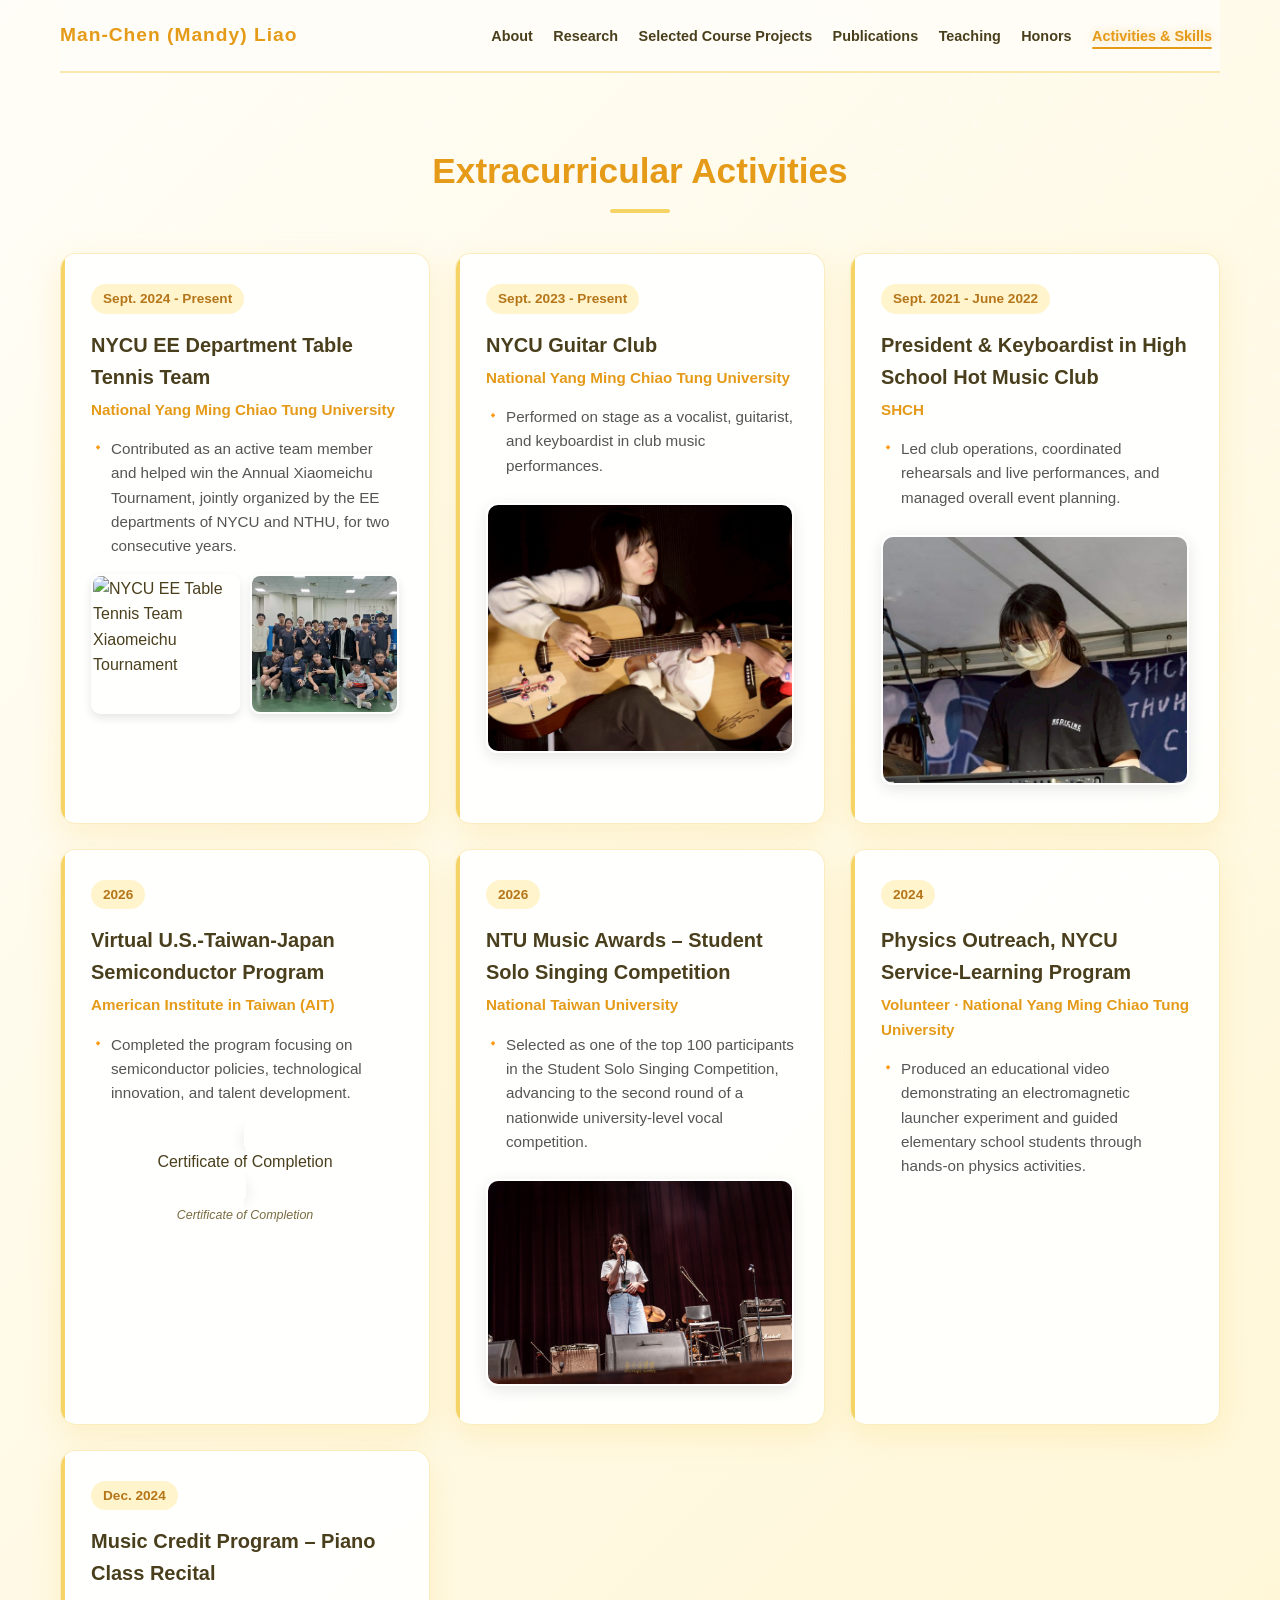
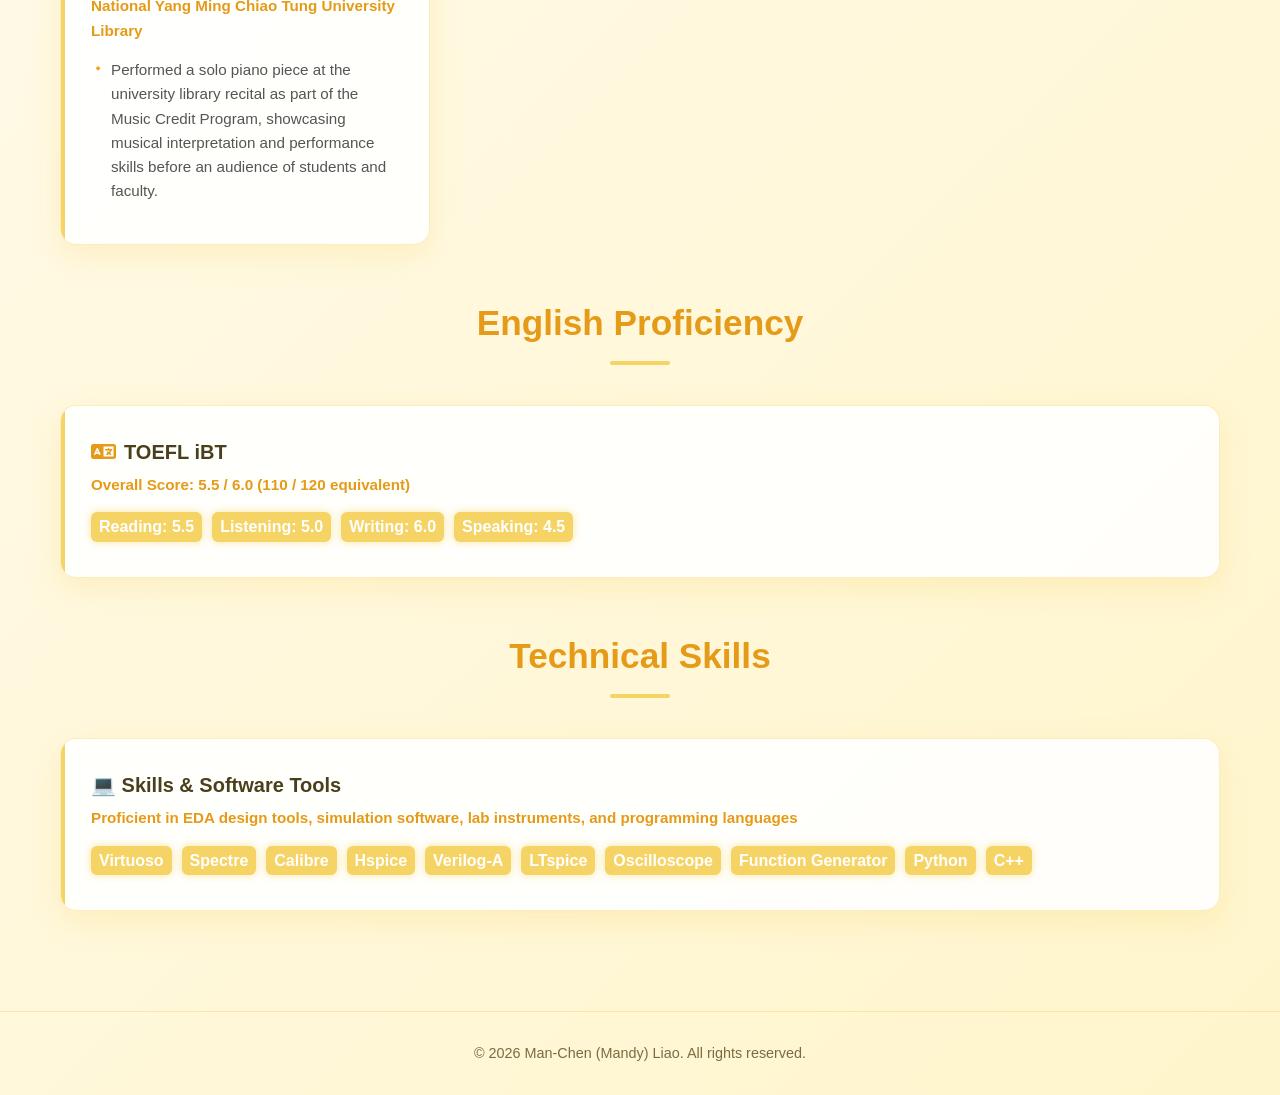
==== commit 49cec5c4: "Update activities-skills.html new" ====
--- a/activities-skills.html
+++ b/activities-skills.html
@@ -1,771 +1,397 @@
+
 <!DOCTYPE html>
-
 <html lang="en">
-
 <head>
-
     <meta charset="UTF-8">
-
     <meta name="viewport" content="width=device-width, initial-scale=1.0">
-
     <title>Activities & Skills - Man-Chen (Mandy) Liao</title>
-
     <link rel="stylesheet" href="style.css">
-
     <link rel="stylesheet" href="https://cdnjs.cloudflare.com/ajax/libs/font-awesome/6.5.2/css/all.min.css">
 
     <style>
-
         .activity-img-card {
-
             width: 100%;
-
             height: auto;
-
             max-height: 250px;
-
             object-fit: cover;
-
             border-radius: 12px;
-
             margin-top: 15px;
-
             box-shadow: 0 4px 15px rgba(0,0,0,0.1);
-
             border: 2px solid #fff;
-
             transition: transform 0.3s ease;
-
-        }
-
-
+        }
 
         .activity-img-card:hover {
-
             transform: scale(1.02);
-
-        }
-
-
+        }
 
         .activity-gallery-grid {
-
             display: grid;
-
             grid-template-columns: repeat(auto-fit, minmax(140px, 1fr));
-
             gap: 10px;
-
             margin-top: 15px;
-
-        }
-
-
+        }
 
         .activity-gallery-grid img {
-
             width: 100%;
-
             height: 140px;
-
             object-fit: cover;
-
             border-radius: 10px;
-
             box-shadow: 0 4px 10px rgba(0,0,0,0.1);
-
             border: 2px solid #fff;
-
             transition: transform 0.3s ease;
-
-        }
-
-
+        }
 
         .activity-gallery-grid img:hover {
-
             transform: scale(1.03);
-
-        }
-
-
+        }
 
         /* AIT Certificate */
-
         .certificate-container {
-
             text-align: center;
-
             margin-top: 18px;
-
-        }
-
-
+        }
 
         .certificate-pdf {
-
             width: 100%;
-
             max-width: 450px;
-
             height: 340px;
-
             border: 2px solid #fff;
-
             border-radius: 12px;
-
             box-shadow: 0 4px 15px rgba(0,0,0,0.1);
-
-        }
-
-
+        }
 
         .certificate-caption {
-
             font-size: 0.78rem;
-
             color: var(--text-light);
-
             margin-top: 6px;
-
             font-style: italic;
-
-        }
-
-
+        }
 
         @media (max-width: 600px) {
-
             .certificate-pdf {
-
                 height: 280px;
-
             }
-
-        }
-
+        }
     </style>
-
 </head>
 
-
-
-
-
 <body>
-
     <div class="container">
-
         <header>
-
             <a href="index.html"
-
                style="
-
                     font-weight: 700;
-
                     color: var(--secondary-color);
-
                     font-size: 1.2rem;
-
                     letter-spacing: 1px;
-
                     text-decoration: none;
-
                ">
-
                 Man-Chen (Mandy) Liao
-
             </a>
 
-
-
             <nav>
-
                 <a href="index.html">About</a>
-
                 <a href="research.html">Research</a>
-
                 <a href="projects.html">Selected Course Projects</a>
-
                 <a href="publications.html">Publications</a>
-
                 <a href="teaching.html">Teaching</a>
-
                 <a href="honors.html">Honors</a>
-
                 <a href="activities-skills.html" class="active">Activities & Skills</a>
-
             </nav>
-
         </header>
 
-
-
-
-
         <section class="page-content">
-
             <h2 class="section-title">
-
                 Extracurricular Activities
-
             </h2>
 
-
-
             <div class="grid-section">
 
-
-
-
-
                 <!-- Table Tennis Team -->
-
-                <div class="experience-card">
-
-                    <div class="date-badge">
-
+                <div class="experience-card">
+                    <div class="date-badge">
                         Sept. 2024 - Present
-
-                    </div>
-
-
-
-                    <h3>
-
+                    </div>
+
+                    <h3>
                         NYCU EE Department Table Tennis Team
-
-                    </h3>
-
-
-
-                    <p class="subtitle">
-
+                    </h3>
+
+                    <p class="subtitle">
                         National Yang Ming Chiao Tung University
-
-                    </p>
-
-
-
-                    <ul class="custom-list">
-
-                        <li>
-
+                    </p>
+
+                    <ul class="custom-list">
+                        <li>
                             Contributed as an active team member and helped win the Annual Xiaomeichu Tournament,
-
                             jointly organized by the EE departments of NYCU and NTHU, for two consecutive years.
-
-                        </li>
-
-                    </ul>
-
-
+                        </li>
+                    </ul>
 
                     <div class="activity-gallery-grid">
-
-                        <img
-
+                        <img
                             src="小梅竹.JPG"
-
                             alt="NYCU EE Table Tennis Team Xiaomeichu Tournament"
-
-                        >
-
-
-
-                        <img
-
+                        >
+
+                        <img
                             src="小梅竹大二.JPEG"
-
                             alt="NYCU EE Table Tennis Team"
-
-                        >
-
-                    </div>
-
-                </div>
-
-
-
-
+                        >
+                    </div>
+                </div>
 
                 <!-- Guitar Club -->
-
-                <div class="experience-card">
-
-                    <div class="date-badge">
-
+                <div class="experience-card">
+                    <div class="date-badge">
                         Sept. 2023 - Present
-
-                    </div>
-
-
-
-                    <h3>
-
+                    </div>
+
+                    <h3>
                         NYCU Guitar Club
-
-                    </h3>
-
-
-
-                    <p class="subtitle">
-
+                    </h3>
+
+                    <p class="subtitle">
                         National Yang Ming Chiao Tung University
-
-                    </p>
-
-
-
-                    <ul class="custom-list">
-
-                        <li>
-
+                    </p>
+
+                    <ul class="custom-list">
+                        <li>
                             Performed on stage as a vocalist, guitarist, and keyboardist in club music performances.
-
-                        </li>
-
-                    </ul>
-
-
+                        </li>
+                    </ul>
 
                     <div style="text-align: center;">
-
-                        <img
-
+                        <img
                             src="吉他社.jpg"
-
                             alt="NYCU Guitar Club Performance"
-
                             class="activity-img-card"
-
-                        >
-
-                    </div>
-
-                </div>
-
-
-
-
+                        >
+                    </div>
+                </div>
 
                 <!-- Hot Music Club -->
-
-                <div class="experience-card">
-
-                    <div class="date-badge">
-
+                <div class="experience-card">
+                    <div class="date-badge">
                         Sept. 2021 - June 2022
-
-                    </div>
-
-
-
-                    <h3>
-
+                    </div>
+
+                    <h3>
                         President & Keyboardist in High School Hot Music Club
-
-                    </h3>
-
-
-
-                    <p class="subtitle">
-
+                    </h3>
+
+                    <p class="subtitle">
                         SHCH
-
-                    </p>
-
-
-
-                    <ul class="custom-list">
-
-                        <li>
-
+                    </p>
+
+                    <ul class="custom-list">
+                        <li>
                             Led club operations, coordinated rehearsals and live performances,
-
                             and managed overall event planning.
-
-                        </li>
-
-                    </ul>
-
-
+                        </li>
+                    </ul>
 
                     <div style="text-align: center;">
-
-                        <img
-
+                        <img
                             src="hotmusic.jpg"
-
                             alt="Hot Music Club Performance"
-
                             class="activity-img-card"
-
-                        >
-
-                    </div>
-
-                </div>
-
-
-
-
+                        >
+                    </div>
+                </div>
 
                 <!-- AIT Semiconductor Program -->
-
-                <div class="experience-card">
-
-                    <div class="date-badge">
-
+                <div class="experience-card">
+                    <div class="date-badge">
                         2026
-
-                    </div>
-
-
-
-                    <h3>
-
+                    </div>
+
+                    <h3>
                         Virtual U.S.-Taiwan-Japan Semiconductor Program
-
-                    </h3>
-
-
-
-                    <p class="subtitle">
-
+                    </h3>
+
+                    <p class="subtitle">
                         American Institute in Taiwan (AIT)
-
-                    </p>
-
-
-
-                    <ul class="custom-list">
-
-                        <li>
-
+                    </p>
+
+                    <ul class="custom-list">
+                        <li>
                             Completed the program focusing on semiconductor policies,
-
                             technological innovation, and talent development.
-
-                        </li>
-
-                    </ul>
-
-
-
-
+                        </li>
+                    </ul>
 
                     <!-- Certificate -->
-
                     <div class="certificate-container">
-
                         <object
-
                             class="certificate-pdf"
-
                             data="【Certificate of Completion】AIT 2026 Virtual U.S.-Taiwan-Japan Semiconductor Collaboration Program.pdf"
-
                             type="application/pdf">
 
                             <p>
-
                                 Certificate of Completion
-
                             </p>
-
                         </object>
 
-
-
                         <div class="certificate-caption">
-
                             Certificate of Completion
-
                         </div>
-
-                    </div>
-
-                </div>
-
-
-
-
+                    </div>
+                </div>
 
                 <!-- NTU Music Awards -->
-
-                <div class="experience-card">
-
-                    <div class="date-badge">
-
+                <div class="experience-card">
+                    <div class="date-badge">
                         2026
-
-                    </div>
-
-
-
-                    <h3>
-
+                    </div>
+
+                    <h3>
                         NTU Music Awards – Student Solo Singing Competition
-
-                    </h3>
-
-
-
-                    <p class="subtitle">
-
+                    </h3>
+
+                    <p class="subtitle">
                         National Taiwan University
-
-                    </p>
-
-
-
-                    <ul class="custom-list">
-
-                        <li>
-
+                    </p>
+
+                    <ul class="custom-list">
+                        <li>
                             Selected as one of the top 100 participants in the Student Solo Singing Competition,
-
                             advancing to the second round of a nationwide university-level vocal competition.
-
-                        </li>
-
-                    </ul>
-
-
+                        </li>
+                    </ul>
 
                     <div style="text-align: center;">
-
-                        <img
-
+                        <img
                             src="臺大音韻獎_複賽-20.jpeg"
-
                             alt="NTU Music Awards Performance"
-
                             class="activity-img-card"
-
-                        >
-
-                    </div>
-
-                </div>
-
-
-
-
+                        >
+                    </div>
+                </div>
+
+                <!-- Physics Outreach: NEW -->
+                <div class="experience-card">
+                    <div class="date-badge">
+                        2024
+                    </div>
+
+                    <h3>
+                        Physics Outreach, NYCU Service-Learning Program
+                    </h3>
+
+                    <p class="subtitle">
+                        Volunteer · National Yang Ming Chiao Tung University
+                    </p>
+
+                    <ul class="custom-list">
+                        <li>
+                            Produced an educational video demonstrating an electromagnetic launcher experiment
+                            and guided elementary school students through hands-on physics activities.
+                        </li>
+                    </ul>
+                </div>
 
                 <!-- Piano Recital -->
-
-                <div class="experience-card">
-
-                    <div class="date-badge">
-
+                <div class="experience-card">
+                    <div class="date-badge">
                         Dec. 2024
-
-                    </div>
-
-
-
-                    <h3>
-
+                    </div>
+
+                    <h3>
                         Music Credit Program – Piano Class Recital
-
-                    </h3>
-
-
-
-                    <p class="subtitle">
-
+                    </h3>
+
+                    <p class="subtitle">
                         National Yang Ming Chiao Tung University Library
-
-                    </p>
-
-
-
-                    <ul class="custom-list">
-
-                        <li>
-
+                    </p>
+
+                    <ul class="custom-list">
+                        <li>
                             Performed a solo piano piece at the university library recital as part of
-
                             the Music Credit Program, showcasing musical interpretation and performance
-
                             skills before an audience of students and faculty.
-
-                        </li>
-
-                    </ul>
-
-                </div>
-
-
+                        </li>
+                    </ul>
+                </div>
 
             </div>
 
-
-
-
-
             <!-- English Proficiency -->
-
             <h2 class="section-title" style="margin-top: 40px;">
-
                 English Proficiency
-
             </h2>
 
-
-
             <div class="grid-section">
-
                 <div class="experience-card" style="grid-column: 1 / -1;">
-
-                    <h3>
-
+                    <h3>
                         <i class="fas fa-language" style="margin-right: 8px; color: var(--secondary-color);"></i>TOEFL iBT
-
-                    </h3>
-
-
-
-                    <p class="subtitle">
-
+                    </h3>
+
+                    <p class="subtitle">
                         Overall Score: 5.5 / 6.0 (110 / 120 equivalent)
-
-                    </p>
-
-
+                    </p>
 
                     <div
-
                         style="
-
                             display: flex;
-
                             flex-wrap: wrap;
-
                             gap: 10px;
-
                             margin-top: 15px;
-
                         "
-
                     >
-
                         <span class="highlight">Reading: 5.5</span>
-
                         <span class="highlight">Listening: 5.0</span>
-
                         <span class="highlight">Writing: 6.0</span>
-
                         <span class="highlight">Speaking: 4.5</span>
-
-                    </div>
-
-                </div>
-
+                    </div>
+                </div>
             </div>
 
-
-
-
-
             <!-- Technical Skills -->
-
             <h2 class="section-title" style="margin-top: 40px;">
-
                 Technical Skills
-
             </h2>
 
-
-
             <div class="grid-section">
-
                 <div class="experience-card" style="grid-column: 1 / -1;">
-
-                    <h3>
-
+                    <h3>
                         💻 Skills & Software Tools
-
-                    </h3>
-
-
-
-                    <p class="subtitle">
-
+                    </h3>
+
+                    <p class="subtitle">
                         Proficient in EDA design tools, simulation software, lab instruments,
-
                         and programming languages
-
-                    </p>
-
-
+                    </p>
 
                     <div
-
                         style="
-
                             display: flex;
-
                             flex-wrap: wrap;
-
                             gap: 10px;
-
                             margin-top: 15px;
-
                         "
-
                     >
-
                         <span class="highlight">Virtuoso</span>
-
                         <span class="highlight">Spectre</span>
-
                         <span class="highlight">Calibre</span>
-
                         <span class="highlight">Hspice</span>
-
                         <span class="highlight">Verilog-A</span>
-
                         <span class="highlight">LTspice</span>
-
                         <span class="highlight">Oscilloscope</span>
-
                         <span class="highlight">Function Generator</span>
-
                         <span class="highlight">Python</span>
-
                         <span class="highlight">C++</span>
-
-                    </div>
-
-                </div>
-
+                    </div>
+                </div>
             </div>
-
         </section>
-
     </div>
 
-
-
-
-
     <footer>
-
         <p>
-
             &copy; 2026 Man-Chen (Mandy) Liao. All rights reserved.
-
         </p>
-
     </footer>
-
-
-
-
-
 </body>
-
-</html>+</html>
